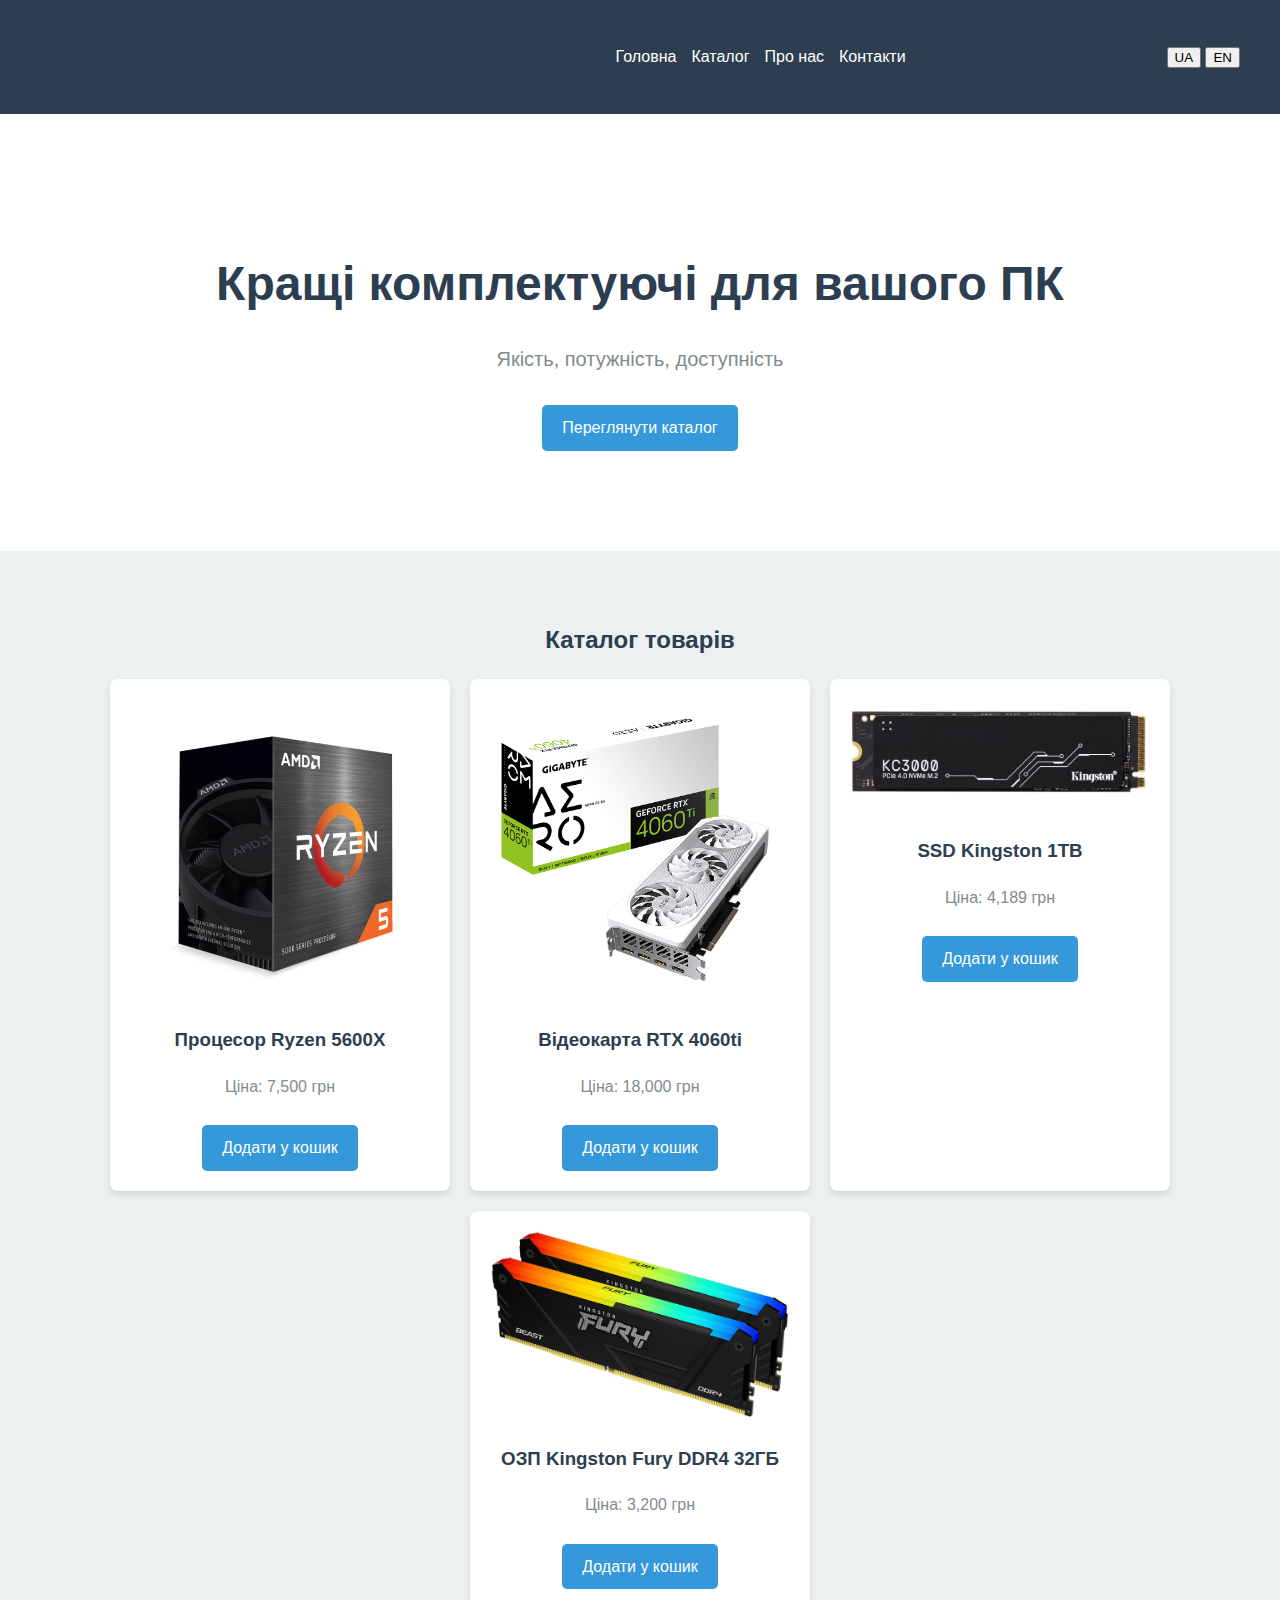
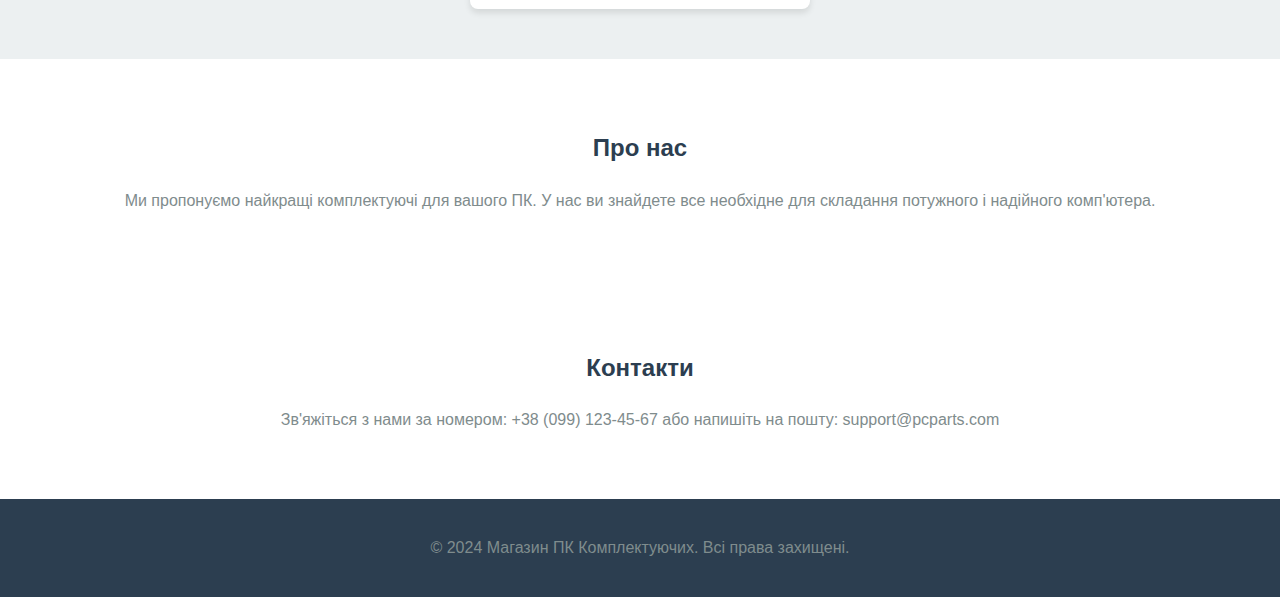
==== index.html @ fe1f098f "Add files via upload" ====
<!DOCTYPE html>
<html lang="en">
<head>
    <meta charset="UTF-8">
    <meta name="viewport" content="width=device-width, initial-scale=1.0">
    <title>Магазин комплектуючих для ПК</title>
    <link rel="stylesheet" href="styles.css">
</head>
<body>

<header>
    <div class="container">
        <h1 id="title">ПК Комплектуючі</h1>
        <nav>
            <ul>
                <li><a href="#home" id="nav-home">Головна</a></li>
                <li><a href="#catalog" id="nav-catalog">Каталог</a></li>
                <li><a href="#about" id="nav-about">Про нас</a></li>
                <li><a href="#contact" id="nav-contact">Контакти</a></li>
            </ul>
        </nav>
        <div class="language-switch">
            <button onclick="setLanguage('uk')">UA</button>
            <button onclick="setLanguage('en')">EN</button>
        </div>
    </div>
</header>

<section id="home" class="hero">
    <div class="hero-content">
        <h1 id="hero-title">Кращі комплектуючі для вашого ПК</h1>
        <p id="hero-desc">Якість, потужність, доступність</p>
        <a href="#catalog" class="btn" id="hero-btn">Переглянути каталог</a>
    </div>
</section>

<section id="catalog" class="products">
    <div class="container">
        <h2 id="catalog-title">Каталог товарів</h2>
        <div class="product-list">
            <div class="product-card">
                <img src="amd-ryzen-5-5600x-3746ghz-32mb-sam4-box-100-100000065box.png" alt="Ryzen 5600X">
                <h3 id="product1-name">Процесор Ryzen 5600X</h3>
                <p id="product1-price">Ціна: 7,500 грн</p>
                <a href="#" class="btn add-to-cart" data-id="1" data-name="Ryzen 5600X" data-price="7500">Додати у кошик</a>
            </div>
            <div class="product-card">
                <img src="gigabyte-geforce-rtx-4060-ti-aero-oc-8192mb-gv-n406taero-oc-8gd.png" alt="RTX 4060ti">
                <h3 id="product2-name">Відеокарта RTX 4060ti</h3>
                <p id="product2-price">Ціна: 18,000 грн</p>
                <a href="#" class="btn add-to-cart" data-id="2" data-name="RTX 4060ti" data-price="18000">Додати у кошик</a>
            </div>
            <div class="product-card">
                <img src="kingston-kc3000-3d-nand-tlc-1tb-m2-2280-pci-e-nvme-x4-skc3000s1024g.jpg" alt="SSD Kingston">
                <h3 id="product3-name">SSD Kingston 1TB</h3>
                <p id="product3-price">Ціна: 4,189 грн</p>
                <a href="#" class="btn add-to-cart" data-id="3" data-name="SSD Kingston 1TB" data-price="4189">Додати у кошик</a>
            </div>
            <div class="product-card">
                <img src="368009230.webp" alt="Corsair RAM">
                <h3 id="product4-name">ОЗП Kingston Fury DDR4 32ГБ</h3>
                <p id="product4-price">Ціна: 3,200 грн</p>
                <a href="#" class="btn add-to-cart" data-id="4" data-name="ОЗП Kingston Fury DDR4 32ГБ" data-price="3200">Додати у кошик</a>
            </div>
        </div>
    </div>
</section>

<section id="about" class="about">
    <div class="container">
        <h2 id="about-title">Про нас</h2>
        <p id="about-desc">Ми пропонуємо найкращі комплектуючі для вашого ПК. У нас ви знайдете все необхідне для складання потужного і надійного комп'ютера.</p>
    </div>
</section>

<section id="contact" class="contact">
    <div class="container">
        <h2 id="contact-title">Контакти</h2>
        <p id="contact-desc">Зв'яжіться з нами за номером: +38 (099) 123-45-67 або напишіть на пошту: support@pcparts.com</p>
    </div>
</section>

<footer>
    <div class="container">
        <p id="footer-text">&copy; 2024 Магазин ПК Комплектуючих. Всі права захищені.</p>
    </div>
</footer>

<script>
document.querySelectorAll('.add-to-cart').forEach(button => {
  button.addEventListener('click', function (event) {
    event.preventDefault(); // Запобігає переходу за посиланням

    const id = this.dataset.id;
    const name = this.dataset.name;
    const price = this.dataset.price;

    // Додаємо товар у локальний кошик (Local Storage)
    const cart = JSON.parse(localStorage.getItem('cart')) || [];
    cart.push({ id, name, price });
    localStorage.setItem('cart', JSON.stringify(cart));

    alert(`${name} додано до кошика!`);
  });
});
</script>

</body>
</html>
---- styles.css ----
body {
    margin: 0;
    font-family: Arial, sans-serif;
    line-height: 1.6;
}

.container {
    max-width: 1200px;
    margin: 0 auto;
    padding: 0 20px;
}

h1, h2, h3 {
    color: #2c3e50;
}

p {
    color: #7f8c8d;
}

a {
    text-decoration: none;
    color: #3498db;
}

a.btn {
    display: inline-block;
    background: #3498db;
    color: #fff;
    padding: 10px 20px;
    border-radius: 5px;
    margin-top: 10px;
    transition: background 0.3s ease;
}

a.btn:hover {
    background: #2980b9;
}

/* Header */
header {
    background: #2c3e50;
    color: #fff;
    padding: 10px 0;
}

header .container {
    display: flex;
    justify-content: space-between;
    align-items: center;
}

header nav ul {
    list-style: none;
    display: flex;
    gap: 15px;
}
header nav ul li a {
    position: relative;
}

header nav ul li a:hover::after {
    content: '';
    position: absolute;
    bottom: -2px;
    left: 0;
    width: 100%;
    height: 2px;
    background: #fff;
    transition: width 0.3s ease;
}

header nav ul li a {
    color: #fff;
    font-size: 16px;
}

/* Hero */
.hero {
    text-align: center;
    background: url('https://cdn.discordapp.com/attachments/1092438735762751518/1320105417489256468/IMG_4783.jpg?ex=676e5239&is=676d00b9&hm=78302dd8b8b6ea9b23b8715522a64ad62a953fd37080e44681c6e5fa61b92892&') center/cover no-repeat;
    color: #fff;
    text-align: center;
    padding: 100px 20px;
}

.hero h1 {
    font-size: 48px;
    margin-bottom: 10px;
}

.hero p {
    font-size: 20px;
    margin-bottom: 20px;
}

/* Products */
.products {
    background: #ecf0f1;
    padding: 50px 0;
    text-align: center;
}

.product-list {
    display: flex;
    flex-wrap: wrap;
    justify-content: center;
    gap: 20px;
}

.product-card {
    background: #fff;
    padding: 20px;
    border-radius: 8px;
    box-shadow: 0 4px 6px rgba(0, 0, 0, 0.1);
    width: 300px;
    text-align: center;
    transition: transform 0.3s ease;
}

.product-card:hover {
    transform: scale(1.05);
}

.product-card img {
    width: 100%;
    border-radius: 5px;
}

/* About and Contact */
.about, .contact {
    padding: 50px 0;
    text-align: center;
}

/* Footer */
footer {
    background: #2c3e50;
    color: #fff;
    text-align: center;
    padding: 20px 0;
}
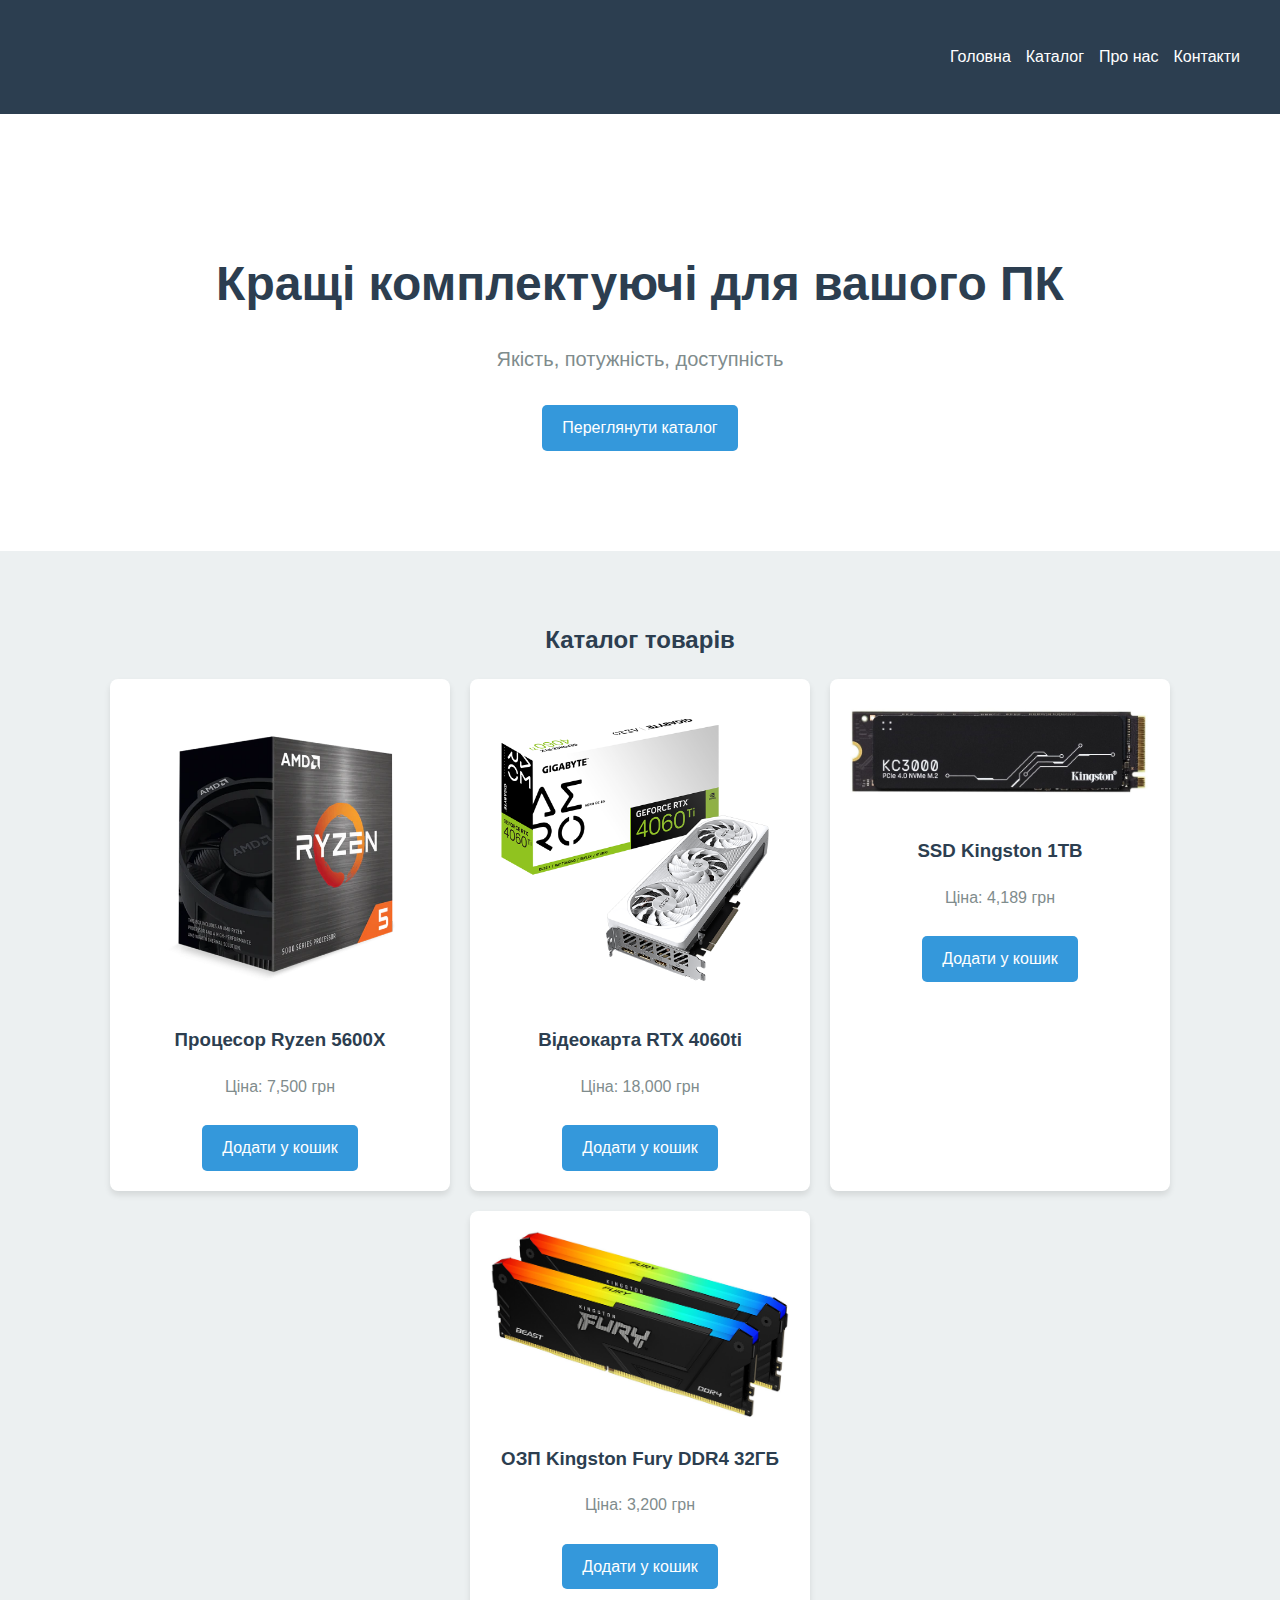
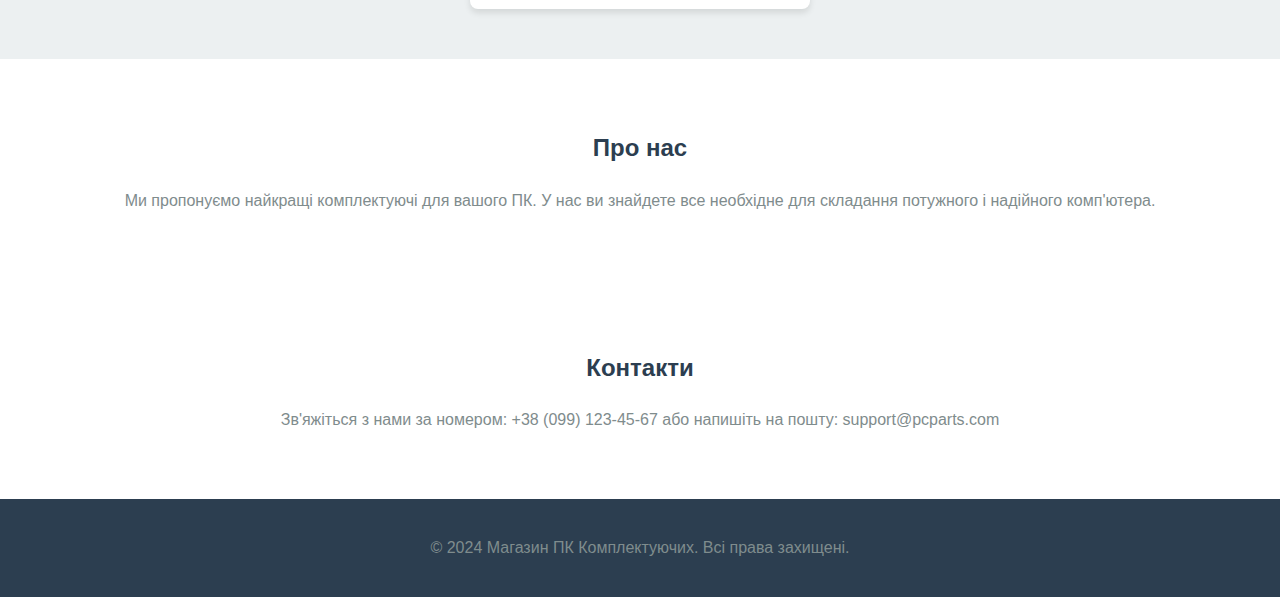
==== commit 9ac7afd3: "Add files via upload" ====
--- a/index.html
+++ b/index.html
@@ -4,63 +4,57 @@
     <meta charset="UTF-8">
     <meta name="viewport" content="width=device-width, initial-scale=1.0">
     <title>Магазин комплектуючих для ПК</title>
-    <link rel="stylesheet" href="styles.css">
+    <link rel="stylesheet" href="style.css">
 </head>
 <body>
 
 <header>
     <div class="container">
-        <h1 id="title">ПК Комплектуючі</h1>
+        <h1>ПК Комплектуючі</h1>
         <nav>
             <ul>
-                <li><a href="#home" id="nav-home">Головна</a></li>
-                <li><a href="#catalog" id="nav-catalog">Каталог</a></li>
-                <li><a href="#about" id="nav-about">Про нас</a></li>
-                <li><a href="#contact" id="nav-contact">Контакти</a></li>
+                <li><a href="#home">Головна</a></li>
+                <li><a href="#catalog">Каталог</a></li>
+                <li><a href="#about">Про нас</a></li>
+                <li><a href="#contact">Контакти</a></li>
             </ul>
         </nav>
-        <div class="language-switch">
-            <button onclick="setLanguage('uk')">UA</button>
-            <button onclick="setLanguage('en')">EN</button>
-        </div>
     </div>
 </header>
 
 <section id="home" class="hero">
-    <div class="hero-content">
-        <h1 id="hero-title">Кращі комплектуючі для вашого ПК</h1>
-        <p id="hero-desc">Якість, потужність, доступність</p>
-        <a href="#catalog" class="btn" id="hero-btn">Переглянути каталог</a>
-    </div>
+    <h1>Кращі комплектуючі для вашого ПК</h1>
+    <p>Якість, потужність, доступність</p>
+    <a href="#catalog" class="btn">Переглянути каталог</a>
 </section>
 
 <section id="catalog" class="products">
     <div class="container">
-        <h2 id="catalog-title">Каталог товарів</h2>
+        <h2>Каталог товарів</h2>
         <div class="product-list">
             <div class="product-card">
                 <img src="amd-ryzen-5-5600x-3746ghz-32mb-sam4-box-100-100000065box.png" alt="Ryzen 5600X">
-                <h3 id="product1-name">Процесор Ryzen 5600X</h3>
-                <p id="product1-price">Ціна: 7,500 грн</p>
-                <a href="#" class="btn add-to-cart" data-id="1" data-name="Ryzen 5600X" data-price="7500">Додати у кошик</a>
+                <h3>Процесор Ryzen 5600X</h3>
+                <p>Ціна: 7,500 грн</p>
+                <a href="cart.html" class="btn">Додати у кошик</a>
             </div>
             <div class="product-card">
                 <img src="gigabyte-geforce-rtx-4060-ti-aero-oc-8192mb-gv-n406taero-oc-8gd.png" alt="RTX 4060ti">
-                <h3 id="product2-name">Відеокарта RTX 4060ti</h3>
-                <p id="product2-price">Ціна: 18,000 грн</p>
-                <a href="#" class="btn add-to-cart" data-id="2" data-name="RTX 4060ti" data-price="18000">Додати у кошик</a>
+                <h3>Відеокарта RTX 4060ti</h3>
+                <p>Ціна: 18,000 грн</p>
+                <a href="cart.html" class="btn">Додати у кошик</a>
             </div>
             <div class="product-card">
                 <img src="kingston-kc3000-3d-nand-tlc-1tb-m2-2280-pci-e-nvme-x4-skc3000s1024g.jpg" alt="SSD Kingston">
-                <h3 id="product3-name">SSD Kingston 1TB</h3>
-                <p id="product3-price">Ціна: 4,189 грн</p>
-                <a href="#" class="btn add-to-cart" data-id="3" data-name="SSD Kingston 1TB" data-price="4189">Додати у кошик</a>
+                <h3>SSD Kingston 1TB</h3>
+                <p>Ціна: 4,189 грн</p>
+                <a href="cart.html" class="btn">Додати у кошик</a>
             </div>
             <div class="product-card">
                 <img src="368009230.webp" alt="Corsair RAM">
-                <h3 id="product4-name">ОЗП Kingston Fury DDR4 32ГБ</h3>
-                <p id="product4-price">Ціна: 3,200 грн</p>
-                <a href="#" class="btn add-to-cart" data-id="4" data-name="ОЗП Kingston Fury DDR4 32ГБ" data-price="3200">Додати у кошик</a>
+                <h3>ОЗП Kingston Fury DDR4 32ГБ</h3>
+                <p>Ціна: 3,200 грн</p>
+                <a href="cart.html" class="btn">Додати у кошик</a>
             </div>
         </div>
     </div>
@@ -68,42 +62,23 @@
 
 <section id="about" class="about">
     <div class="container">
-        <h2 id="about-title">Про нас</h2>
-        <p id="about-desc">Ми пропонуємо найкращі комплектуючі для вашого ПК. У нас ви знайдете все необхідне для складання потужного і надійного комп'ютера.</p>
+        <h2>Про нас</h2>
+        <p>Ми пропонуємо найкращі комплектуючі для вашого ПК. У нас ви знайдете все необхідне для складання потужного і надійного комп'ютера.</p>
     </div>
 </section>
 
 <section id="contact" class="contact">
     <div class="container">
-        <h2 id="contact-title">Контакти</h2>
-        <p id="contact-desc">Зв'яжіться з нами за номером: +38 (099) 123-45-67 або напишіть на пошту: support@pcparts.com</p>
+        <h2>Контакти</h2>
+        <p>Зв'яжіться з нами за номером: +38 (099) 123-45-67 або напишіть на пошту: support@pcparts.com</p>
     </div>
 </section>
 
 <footer>
     <div class="container">
-        <p id="footer-text">&copy; 2024 Магазин ПК Комплектуючих. Всі права захищені.</p>
+        <p>&copy; 2024 Магазин ПК Комплектуючих. Всі права захищені.</p>
     </div>
 </footer>
 
-<script>
-document.querySelectorAll('.add-to-cart').forEach(button => {
-  button.addEventListener('click', function (event) {
-    event.preventDefault(); // Запобігає переходу за посиланням
-
-    const id = this.dataset.id;
-    const name = this.dataset.name;
-    const price = this.dataset.price;
-
-    // Додаємо товар у локальний кошик (Local Storage)
-    const cart = JSON.parse(localStorage.getItem('cart')) || [];
-    cart.push({ id, name, price });
-    localStorage.setItem('cart', JSON.stringify(cart));
-
-    alert(`${name} додано до кошика!`);
-  });
-});
-</script>
-
 </body>
 </html>
--- a/style.css
+++ b/style.css
@@ -0,0 +1,194 @@
+/* === Загальні стилі === */
+body {
+    margin: 0;
+    font-family: Arial, sans-serif;
+    line-height: 1.6;
+}
+
+.container {
+    max-width: 1200px;
+    margin: 0 auto;
+    padding: 0 20px;
+}
+
+h1, h2, h3 {
+    color: #2c3e50;
+}
+
+p {
+    color: #7f8c8d;
+}
+
+a {
+    text-decoration: none;
+    color: #3498db;
+}
+
+a.btn {
+    display: inline-block;
+    background: #3498db;
+    color: #fff;
+    padding: 10px 20px;
+    border-radius: 5px;
+    margin-top: 10px;
+    transition: background 0.3s ease;
+}
+
+a.btn:hover {
+    background: #2980b9;
+}
+
+/* === Header === */
+header {
+    background: #2c3e50;
+    color: #fff;
+    padding: 10px 0;
+}
+
+header .container {
+    display: flex;
+    justify-content: space-between;
+    align-items: center;
+}
+
+header nav ul {
+    list-style: none;
+    display: flex;
+    gap: 15px;
+}
+
+header nav ul li a {
+    position: relative;
+    color: #fff;
+    font-size: 16px;
+}
+
+header nav ul li a:hover::after {
+    content: '';
+    position: absolute;
+    bottom: -2px;
+    left: 0;
+    width: 100%;
+    height: 2px;
+    background: #fff;
+    transition: width 0.3s ease;
+}
+
+/* === Hero Section === */
+.hero {
+    text-align: center;
+    background: url('https://cdn.discordapp.com/attachments/1092438735762751518/1320105417489256468/IMG_4783.jpg?ex=676e5239&is=676d00b9&hm=78302dd8b8b6ea9b23b8715522a64ad62a953fd37080e44681c6e5fa61b92892&') center/cover no-repeat;
+    color: #fff;
+    padding: 100px 20px;
+}
+
+.hero h1 {
+    font-size: 48px;
+    margin-bottom: 10px;
+}
+
+.hero p {
+    font-size: 20px;
+    margin-bottom: 20px;
+}
+
+/* === Products Section === */
+.products {
+    background: #ecf0f1;
+    padding: 50px 0;
+    text-align: center;
+}
+
+.product-list {
+    display: flex;
+    flex-wrap: wrap;
+    justify-content: center;
+    gap: 20px;
+}
+
+.product-card {
+    background: #fff;
+    padding: 20px;
+    border-radius: 8px;
+    box-shadow: 0 4px 6px rgba(0, 0, 0, 0.1);
+    width: 300px;
+    text-align: center;
+    transition: transform 0.3s ease;
+}
+
+.product-card:hover {
+    transform: scale(1.05);
+}
+
+.product-card img {
+    width: 100%;
+    border-radius: 5px;
+}
+
+/* === About and Contact Sections === */
+.about, .contact {
+    padding: 50px 0;
+    text-align: center;
+}
+
+/* === Footer === */
+footer {
+    background: #2c3e50;
+    color: #fff;
+    text-align: center;
+    padding: 20px 0;
+}
+
+/* === Cart Page Specific Styles === */
+.cart {
+    padding: 50px 0;
+    background: #ecf0f1;
+    text-align: center;
+}
+
+.cart h2 {
+    font-size: 24px;
+    margin-bottom: 20px;
+    color: #2c3e50;
+}
+
+.cart-items {
+    display: flex;
+    flex-wrap: wrap;
+    justify-content: center;
+    gap: 20px;
+}
+
+.cart-summary {
+    margin-top: 30px;
+    text-align: center;
+}
+
+.cart-summary h3 {
+    font-size: 22px;
+    color: #2c3e50;
+    margin-bottom: 20px;
+}
+
+.cart-summary .btn {
+    font-size: 18px;
+    padding: 12px 30px;
+}
+
+/* === Cart Product Cards === */
+.product-card {
+    position: relative;
+}
+
+.product-card .btn.remove-item {
+    background: #e74c3c;
+    color: #fff;
+    padding: 8px 15px;
+    font-size: 14px;
+    border-radius: 5px;
+    transition: background 0.3s ease;
+}
+
+.product-card .btn.remove-item:hover {
+    background: #c0392b;
+}
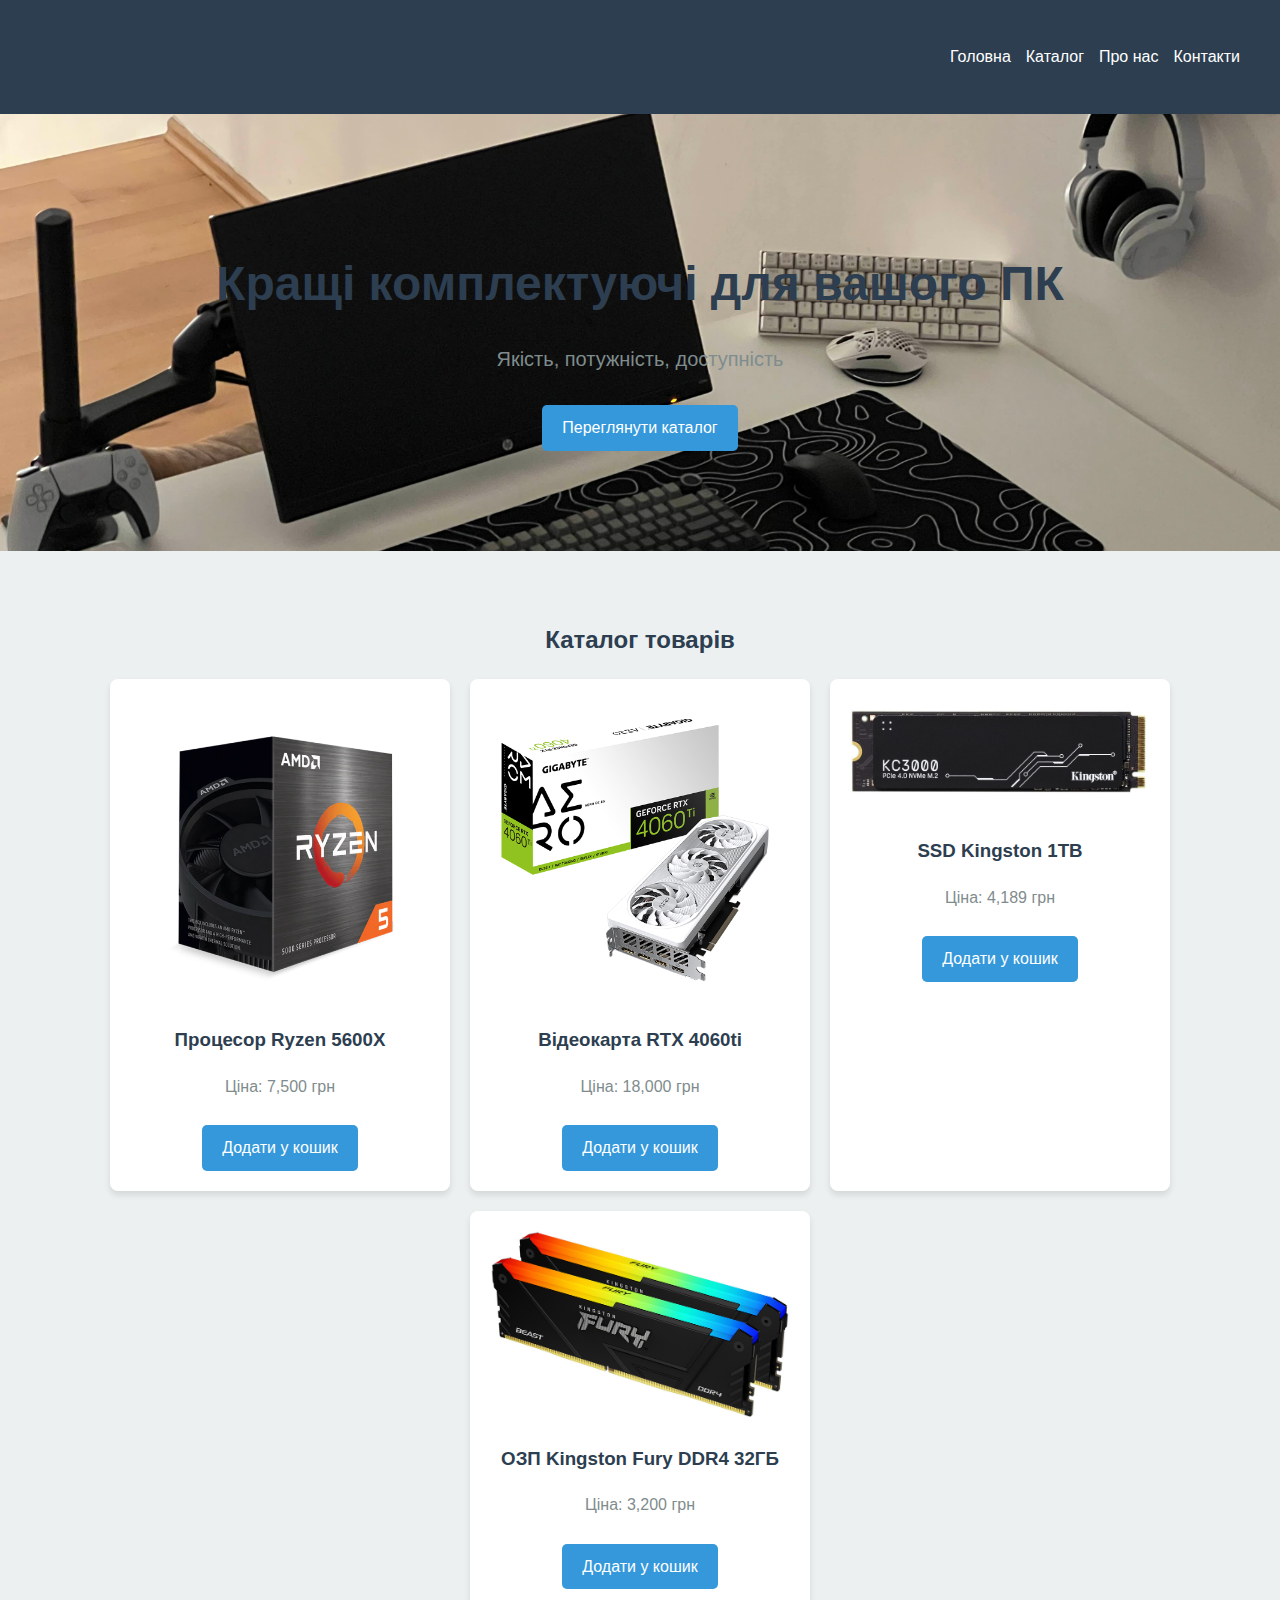
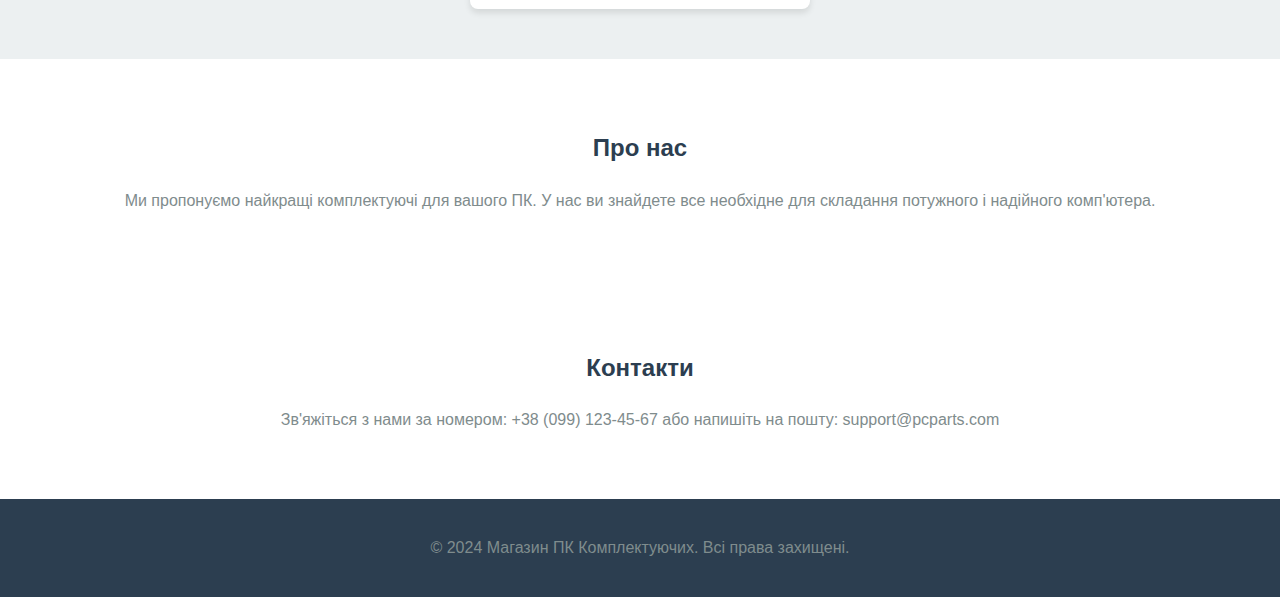
==== commit 6e71be95: "Add files via upload" ====
--- a/index.html
+++ b/index.html
@@ -36,25 +36,25 @@
                 <img src="amd-ryzen-5-5600x-3746ghz-32mb-sam4-box-100-100000065box.png" alt="Ryzen 5600X">
                 <h3>Процесор Ryzen 5600X</h3>
                 <p>Ціна: 7,500 грн</p>
-                <a href="cart.html" class="btn">Додати у кошик</a>
+                <a href="cart.html" class="btn add-to-cart" data-id="1" data-name="Процесор Ryzen 5600X" data-price="7500" data-img="amd-ryzen-5-5600x-3746ghz-32mb-sam4-box-100-100000065box.png">Додати у кошик</a>
             </div>
             <div class="product-card">
                 <img src="gigabyte-geforce-rtx-4060-ti-aero-oc-8192mb-gv-n406taero-oc-8gd.png" alt="RTX 4060ti">
                 <h3>Відеокарта RTX 4060ti</h3>
                 <p>Ціна: 18,000 грн</p>
-                <a href="cart.html" class="btn">Додати у кошик</a>
+                <a href="cart.html" class="btn add-to-cart" data-id="2" data-name="Відеокарта RTX 4060ti" data-price="18000" data-img="gigabyte-geforce-rtx-4060-ti-aero-oc-8192mb-gv-n406taero-oc-8gd.png">Додати у кошик</a>
             </div>
             <div class="product-card">
                 <img src="kingston-kc3000-3d-nand-tlc-1tb-m2-2280-pci-e-nvme-x4-skc3000s1024g.jpg" alt="SSD Kingston">
                 <h3>SSD Kingston 1TB</h3>
                 <p>Ціна: 4,189 грн</p>
-                <a href="cart.html" class="btn">Додати у кошик</a>
+                <a href="cart.html" class="btn add-to-cart" data-id="3" data-name="SSD Kingston 1TB" data-price="4189" data-img="kingston-kc3000-3d-nand-tlc-1tb-m2-2280-pci-e-nvme-x4-skc3000s1024g.jpg">Додати у кошик</a>
             </div>
             <div class="product-card">
                 <img src="368009230.webp" alt="Corsair RAM">
                 <h3>ОЗП Kingston Fury DDR4 32ГБ</h3>
                 <p>Ціна: 3,200 грн</p>
-                <a href="cart.html" class="btn">Додати у кошик</a>
+                <a href="cart.html" class="btn add-to-cart" data-id="4" data-name="ОЗП Kingston Fury DDR4 32ГБ" data-price="3200" data-img="368009230.webp">Додати у кошик</a>
             </div>
         </div>
     </div>
@@ -80,5 +80,7 @@
     </div>
 </footer>
 
+<script src="index.js"></script>
+
 </body>
 </html>
--- a/style.css
+++ b/style.css
@@ -1,194 +1,198 @@
 /* === Загальні стилі === */
 body {
-    margin: 0;
-    font-family: Arial, sans-serif;
-    line-height: 1.6;
+  margin: 0;
+  font-family: Arial, sans-serif;
+  line-height: 1.6;
 }
 
 .container {
-    max-width: 1200px;
-    margin: 0 auto;
-    padding: 0 20px;
+  max-width: 1200px;
+  margin: 0 auto;
+  padding: 0 20px;
 }
 
-h1, h2, h3 {
-    color: #2c3e50;
+h1,
+h2,
+h3 {
+  color: #2c3e50;
 }
 
 p {
-    color: #7f8c8d;
+  color: #7f8c8d;
 }
 
 a {
-    text-decoration: none;
-    color: #3498db;
+  text-decoration: none;
+  color: #3498db;
 }
 
 a.btn {
-    display: inline-block;
-    background: #3498db;
-    color: #fff;
-    padding: 10px 20px;
-    border-radius: 5px;
-    margin-top: 10px;
-    transition: background 0.3s ease;
+  display: inline-block;
+  background: #3498db;
+  color: #fff;
+  padding: 10px 20px;
+  border-radius: 5px;
+  margin-top: 10px;
+  transition: background 0.3s ease;
 }
 
 a.btn:hover {
-    background: #2980b9;
+  background: #2980b9;
 }
 
 /* === Header === */
 header {
-    background: #2c3e50;
-    color: #fff;
-    padding: 10px 0;
+  background: #2c3e50;
+  color: #fff;
+  padding: 10px 0;
 }
 
 header .container {
-    display: flex;
-    justify-content: space-between;
-    align-items: center;
+  display: flex;
+  justify-content: space-between;
+  align-items: center;
 }
 
 header nav ul {
-    list-style: none;
-    display: flex;
-    gap: 15px;
+  list-style: none;
+  display: flex;
+  gap: 15px;
 }
 
 header nav ul li a {
-    position: relative;
-    color: #fff;
-    font-size: 16px;
+  position: relative;
+  color: #fff;
+  font-size: 16px;
 }
 
 header nav ul li a:hover::after {
-    content: '';
-    position: absolute;
-    bottom: -2px;
-    left: 0;
-    width: 100%;
-    height: 2px;
-    background: #fff;
-    transition: width 0.3s ease;
+  content: "";
+  position: absolute;
+  bottom: -2px;
+  left: 0;
+  width: 100%;
+  height: 2px;
+  background: #fff;
+  transition: width 0.3s ease;
 }
 
 /* === Hero Section === */
 .hero {
-    text-align: center;
-    background: url('https://cdn.discordapp.com/attachments/1092438735762751518/1320105417489256468/IMG_4783.jpg?ex=676e5239&is=676d00b9&hm=78302dd8b8b6ea9b23b8715522a64ad62a953fd37080e44681c6e5fa61b92892&') center/cover no-repeat;
-    color: #fff;
-    padding: 100px 20px;
+  text-align: center;
+  background: url("./IMG_4783.jpg")
+    center/cover no-repeat;
+  color: #fff;
+  padding: 100px 20px;
 }
 
 .hero h1 {
-    font-size: 48px;
-    margin-bottom: 10px;
+  font-size: 48px;
+  margin-bottom: 10px;
 }
 
 .hero p {
-    font-size: 20px;
-    margin-bottom: 20px;
+  font-size: 20px;
+  margin-bottom: 20px;
 }
 
 /* === Products Section === */
 .products {
-    background: #ecf0f1;
-    padding: 50px 0;
-    text-align: center;
+  background: #ecf0f1;
+  padding: 50px 0;
+  text-align: center;
 }
 
 .product-list {
-    display: flex;
-    flex-wrap: wrap;
-    justify-content: center;
-    gap: 20px;
+  display: flex;
+  flex-wrap: wrap;
+  justify-content: center;
+  gap: 20px;
 }
 
 .product-card {
-    background: #fff;
-    padding: 20px;
-    border-radius: 8px;
-    box-shadow: 0 4px 6px rgba(0, 0, 0, 0.1);
-    width: 300px;
-    text-align: center;
-    transition: transform 0.3s ease;
+  background: #fff;
+  padding: 20px;
+  border-radius: 8px;
+  box-shadow: 0 4px 6px rgba(0, 0, 0, 0.1);
+  width: 300px;
+  text-align: center;
+  transition: transform 0.3s ease;
 }
 
 .product-card:hover {
-    transform: scale(1.05);
+  transform: scale(1.05);
 }
 
 .product-card img {
-    width: 100%;
-    border-radius: 5px;
+  width: 100%;
+  border-radius: 5px;
 }
 
 /* === About and Contact Sections === */
-.about, .contact {
-    padding: 50px 0;
-    text-align: center;
+.about,
+.contact {
+  padding: 50px 0;
+  text-align: center;
 }
 
 /* === Footer === */
 footer {
-    background: #2c3e50;
-    color: #fff;
-    text-align: center;
-    padding: 20px 0;
+  background: #2c3e50;
+  color: #fff;
+  text-align: center;
+  padding: 20px 0;
 }
 
 /* === Cart Page Specific Styles === */
 .cart {
-    padding: 50px 0;
-    background: #ecf0f1;
-    text-align: center;
+  padding: 50px 0;
+  background: #ecf0f1;
+  text-align: center;
 }
 
 .cart h2 {
-    font-size: 24px;
-    margin-bottom: 20px;
-    color: #2c3e50;
+  font-size: 24px;
+  margin-bottom: 20px;
+  color: #2c3e50;
 }
 
 .cart-items {
-    display: flex;
-    flex-wrap: wrap;
-    justify-content: center;
-    gap: 20px;
+  display: flex;
+  flex-wrap: wrap;
+  justify-content: center;
+  gap: 20px;
 }
 
 .cart-summary {
-    margin-top: 30px;
-    text-align: center;
+  margin-top: 30px;
+  text-align: center;
 }
 
 .cart-summary h3 {
-    font-size: 22px;
-    color: #2c3e50;
-    margin-bottom: 20px;
+  font-size: 22px;
+  color: #2c3e50;
+  margin-bottom: 20px;
 }
 
 .cart-summary .btn {
-    font-size: 18px;
-    padding: 12px 30px;
+  font-size: 18px;
+  padding: 12px 30px;
 }
 
 /* === Cart Product Cards === */
 .product-card {
-    position: relative;
+  position: relative;
 }
 
 .product-card .btn.remove-item {
-    background: #e74c3c;
-    color: #fff;
-    padding: 8px 15px;
-    font-size: 14px;
-    border-radius: 5px;
-    transition: background 0.3s ease;
+  background: #e74c3c;
+  color: #fff;
+  padding: 8px 15px;
+  font-size: 14px;
+  border-radius: 5px;
+  transition: background 0.3s ease;
 }
 
 .product-card .btn.remove-item:hover {
-    background: #c0392b;
+  background: #c0392b;
 }
